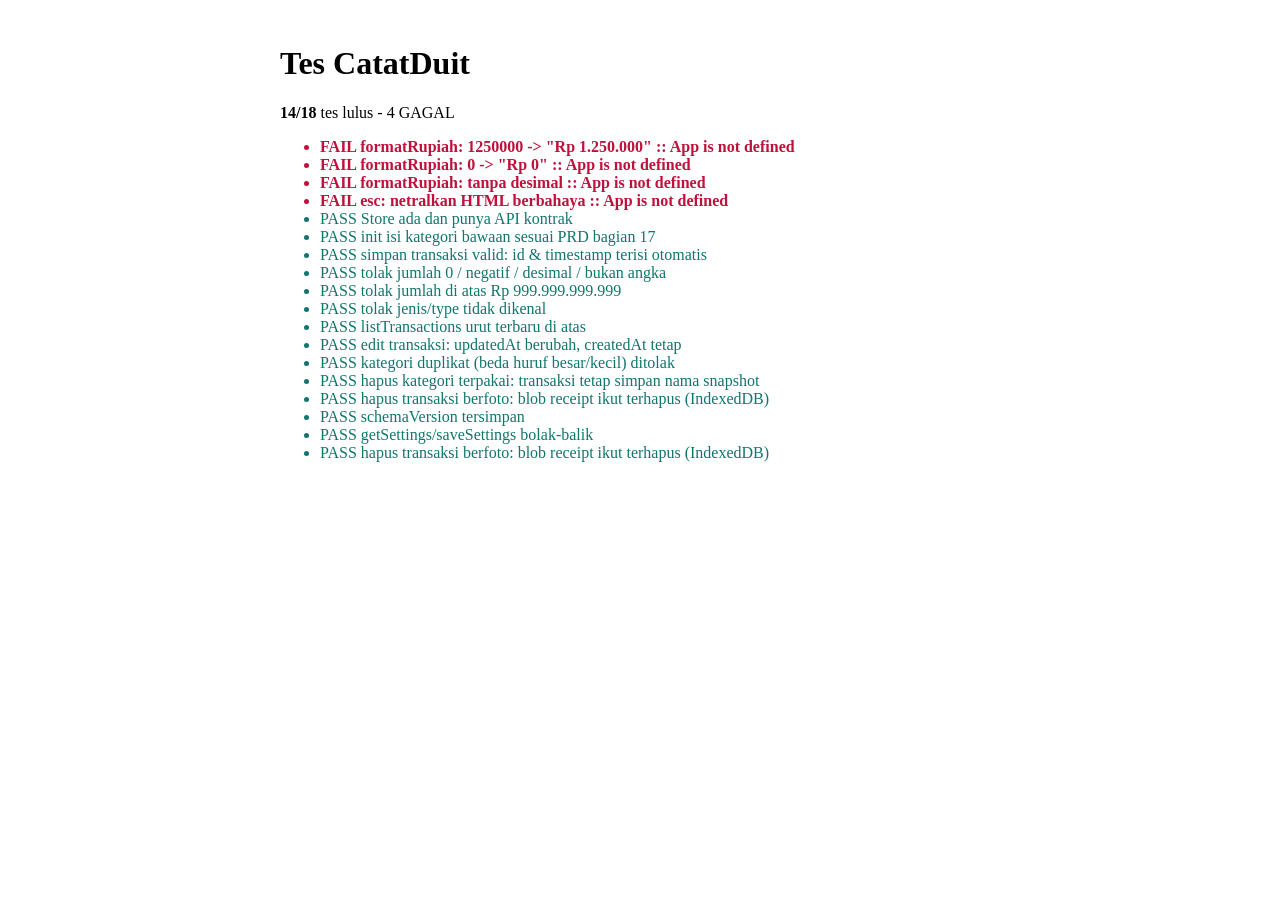
==== test.html @ a3d02c29 "merge: T2 store data + test suite" ====
<!doctype html>
<html lang="id">
<head>
  <meta charset="utf-8">
  <meta name="viewport" content="width=device-width, initial-scale=1">
  <title>CatatDuit — Tes</title>
  <link rel="stylesheet" href="css/style.css">
  <style>body { padding: 24px; max-width: 720px; margin: 0 auto; } .ok { color: #0F766E; } .fail { color: #BE123C; font-weight: 600; }</style>
</head>
<body>
  <h1 id="judul">Tes CatatDuit</h1>
  <div id="ringkasan"></div>
  <ul id="hasil"></ul>
  <script src="js/app.js"></script>
  <script src="js/store.js"></script>
  <script src="js/test.js"></script>
</body>
</html>
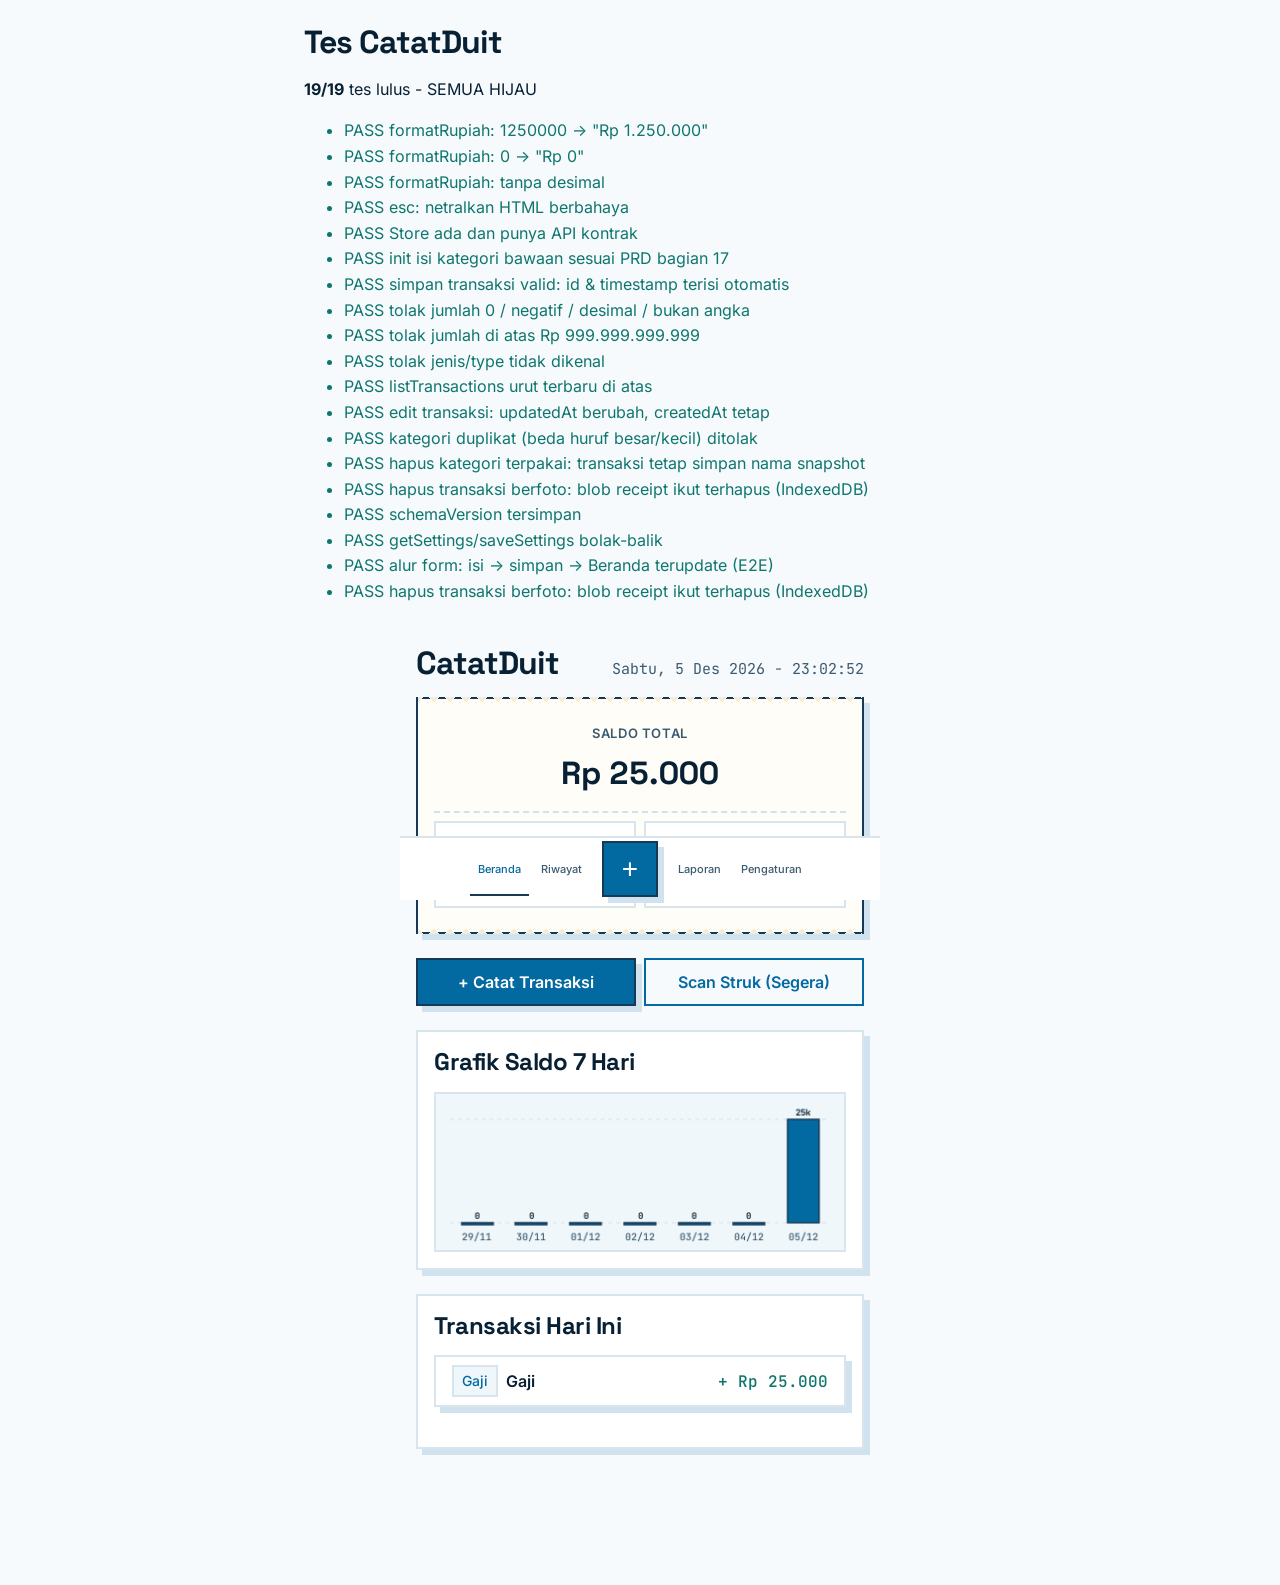
==== commit 2c72a09b: "test: naikkan test.html jadi integrasi penuh (boot app + E2E alur form)" ====
--- a/test.html
+++ b/test.html
@@ -11,8 +11,18 @@
   <h1 id="judul">Tes CatatDuit</h1>
   <div id="ringkasan"></div>
   <ul id="hasil"></ul>
+  <div id="screens"></div>
+  <nav class="bottom-nav" aria-label="Navigasi uji">
+    <button class="nav-item" data-screen="beranda" aria-current="page"><span>Beranda</span></button>
+    <button class="nav-item" data-screen="riwayat"><span>Riwayat</span></button>
+    <button class="nav-center" data-screen="transaksi" aria-label="Catat transaksi"><span>+</span></button>
+    <button class="nav-item" data-screen="laporan"><span>Laporan</span></button>
+    <button class="nav-item" data-screen="pengaturan"><span>Pengaturan</span></button>
+  </nav>
   <script src="js/app.js"></script>
   <script src="js/store.js"></script>
+  <script src="js/transactions.js"></script>
+  <script src="js/dashboard.js"></script>
   <script src="js/test.js"></script>
 </body>
 </html>
--- a/css/style.css
+++ b/css/style.css
@@ -0,0 +1,274 @@
+/* CatatDuit — Semi Pixel-Art (Light). Sumber kebenaran: DESIGN.md.
+   Radius 0 di semua elemen. Frame 2px. Hard shadow tanpa blur. */
+
+/* ===== Token (DESIGN.md) ===== */
+:root {
+  --ink: #072033;
+  --ink-muted: #3B5A70;
+  --background: #F7FAFC;
+  --surface: #FFFFFF;
+  --surface-alt: #F0F7FB;
+  --stroke: #D9E5ED;
+  --accent: #0369A1;
+  --accent-hover: #075985;
+  --on-accent: #FFFFFF;
+  --accent-muted: rgba(3, 105, 161, 0.12);
+  --success: #0F766E;
+  --warning: #9A3412;
+  --danger: #BE123C;
+  --line-strong: #163A55;
+  --line-soft: #CFE2EE;
+  --paper: #FFFDF7;
+  --paper-shade: #F3EBDD;
+
+  --font-display: 'Space Grotesk', sans-serif;
+  --font-body: 'Inter', sans-serif;
+  --font-mono: 'JetBrains Mono', monospace;
+
+  --sp-xs: 4px; --sp-sm: 8px; --sp-md: 16px; --sp-lg: 24px; --sp-xl: 40px; --sp-xxl: 64px;
+  --shadow-drop: 6px 6px 0 0 var(--line-soft);
+  --shadow-drop-hover: 8px 8px 0 0 var(--accent);
+  --ease: cubic-bezier(0.16, 1, 0.3, 1);
+  --dur: 300ms;
+  --nav-h: 64px;
+}
+
+/* ===== Font (self-hosted, nol CDN) ===== */
+@font-face { font-family: 'Space Grotesk'; src: url('../public/fonts/space-grotesk-v22-latin_latin-ext-regular.woff2') format('woff2'); font-weight: 400; font-display: swap; }
+@font-face { font-family: 'Space Grotesk'; src: url('../public/fonts/space-grotesk-v22-latin_latin-ext-500.woff2') format('woff2'); font-weight: 500; font-display: swap; }
+@font-face { font-family: 'Space Grotesk'; src: url('../public/fonts/space-grotesk-v22-latin_latin-ext-700.woff2') format('woff2'); font-weight: 700; font-display: swap; }
+@font-face { font-family: 'Inter'; src: url('../public/fonts/inter-v20-latin_latin-ext-regular.woff2') format('woff2'); font-weight: 400; font-display: swap; }
+@font-face { font-family: 'Inter'; src: url('../public/fonts/inter-v20-latin_latin-ext-500.woff2') format('woff2'); font-weight: 500; font-display: swap; }
+@font-face { font-family: 'Inter'; src: url('../public/fonts/inter-v20-latin_latin-ext-600.woff2') format('woff2'); font-weight: 600; font-display: swap; }
+@font-face { font-family: 'Inter'; src: url('../public/fonts/inter-v20-latin_latin-ext-700.woff2') format('woff2'); font-weight: 700; font-display: swap; }
+@font-face { font-family: 'JetBrains Mono'; src: url('../public/fonts/jetbrains-mono-v24-latin_latin-ext-regular.woff2') format('woff2'); font-weight: 400; font-display: swap; }
+@font-face { font-family: 'JetBrains Mono'; src: url('../public/fonts/jetbrains-mono-v24-latin_latin-ext-500.woff2') format('woff2'); font-weight: 500; font-display: swap; }
+@font-face { font-family: 'JetBrains Mono'; src: url('../public/fonts/jetbrains-mono-v24-latin_latin-ext-700.woff2') format('woff2'); font-weight: 700; font-display: swap; }
+@font-face { font-family: 'Material Symbols Rounded'; src: url('../public/fonts/material-symbols-rounded-v374-latin-regular.woff2') format('woff2'); font-weight: 400; font-display: block; }
+
+/* ===== Dasar ===== */
+* { box-sizing: border-box; border-radius: 0 !important; }
+
+html { -webkit-text-size-adjust: 100%; }
+
+body {
+  margin: 0;
+  background: var(--background);
+  color: var(--ink);
+  font-family: var(--font-body);
+  font-size: 1rem;
+  line-height: 1.6;
+}
+
+h1, h2, h3 { font-family: var(--font-display); line-height: 1.15; letter-spacing: -0.03em; margin: 0 0 var(--sp-md); }
+h1 { font-size: 2rem; font-weight: 700; }
+h2 { font-size: 1.5rem; font-weight: 700; letter-spacing: -0.02em; }
+h3 { font-size: 1.25rem; font-weight: 700; letter-spacing: -0.01em; }
+
+a { color: var(--accent); }
+:focus-visible { outline: 2px solid var(--accent); outline-offset: 2px; }
+
+.msr {
+  font-family: 'Material Symbols Rounded';
+  font-weight: 400;
+  font-style: normal;
+  line-height: 1;
+  letter-spacing: normal;
+  text-transform: none;
+  display: inline-block;
+  white-space: nowrap;
+  direction: ltr;
+  -webkit-font-feature-settings: 'liga';
+  font-feature-settings: 'liga';
+  -webkit-font-smoothing: antialiased;
+  user-select: none;
+}
+
+.mono, .amount { font-family: var(--font-mono); font-variant-numeric: tabular-nums; }
+.amount-plus { color: var(--success); }
+.amount-minus { color: var(--danger); }
+
+/* ===== Layout ===== */
+#screens { max-width: 480px; margin: 0 auto; padding: var(--sp-lg) var(--sp-md) calc(var(--nav-h) + var(--sp-lg) + env(safe-area-inset-bottom)); }
+
+.screen { display: none; }
+.screen.is-active { display: block; }
+
+.screen-title { display: flex; align-items: center; gap: var(--sp-sm); margin-bottom: var(--sp-lg); }
+.screen-title .msr { font-size: 28px; color: var(--accent); }
+
+/* ===== Bilah bawah ===== */
+.bottom-nav {
+  position: fixed; left: 0; right: 0; bottom: 0; z-index: 10;
+  display: flex; align-items: stretch; justify-content: center; gap: var(--sp-xs);
+  max-width: 480px; margin: 0 auto;
+  background: var(--surface);
+  border-top: 2px solid var(--stroke);
+  padding: var(--sp-xs) var(--sp-sm) calc(var(--sp-xs) + env(safe-area-inset-bottom));
+  height: calc(var(--nav-h) + env(safe-area-inset-bottom));
+}
+
+.nav-item {
+  appearance: none; border: 0; background: transparent; cursor: pointer;
+  display: flex; flex-direction: column; align-items: center; justify-content: center; gap: 2px;
+  min-width: 56px; min-height: 48px; padding: var(--sp-xs) var(--sp-sm);
+  color: var(--ink-muted); font-family: var(--font-body); font-size: 0.6875rem; font-weight: 500;
+}
+.nav-item .msr { font-size: 24px; }
+.nav-item[aria-current="page"] { color: var(--accent); box-shadow: inset 0 -2px 0 0 var(--line-strong); }
+
+.nav-center {
+  appearance: none; cursor: pointer;
+  align-self: center;
+  width: 56px; height: 56px; flex: 0 0 56px;
+  margin: 0 var(--sp-sm);
+  background: var(--accent); color: var(--on-accent);
+  border: 2px solid var(--line-strong);
+  box-shadow: var(--shadow-drop);
+  font-size: 28px;
+  display: flex; align-items: center; justify-content: center;
+  transition: transform var(--dur) var(--ease), box-shadow var(--dur) var(--ease);
+}
+.nav-center:active { transform: translate(-2px, -2px); box-shadow: var(--shadow-drop-hover); }
+
+/* ===== Tombol ===== */
+.btn {
+  appearance: none; cursor: pointer;
+  display: inline-flex; align-items: center; justify-content: center; gap: var(--sp-sm);
+  min-height: 48px; padding: var(--sp-sm) var(--sp-md);
+  font-family: var(--font-body); font-size: 1rem; font-weight: 600;
+  border: 2px solid var(--line-strong);
+  box-shadow: var(--shadow-drop);
+  transition: transform var(--dur) var(--ease), box-shadow var(--dur) var(--ease);
+}
+.btn:active { transform: translate(-2px, -2px); box-shadow: var(--shadow-drop-hover); }
+.btn-primary { background: var(--ink); color: var(--on-accent); }
+.btn-accent { background: var(--accent); color: var(--on-accent); }
+.btn-danger { background: var(--danger); color: var(--on-accent); }
+.btn-ghost { background: transparent; color: var(--accent); border-color: var(--accent); box-shadow: none; }
+.btn-ghost:active { transform: none; box-shadow: none; }
+.btn-block { width: 100%; }
+
+/* ===== Kartu ===== */
+.card {
+  background: var(--surface);
+  border: 2px solid var(--stroke);
+  box-shadow: var(--shadow-drop);
+  padding: var(--sp-md);
+  margin-bottom: var(--sp-lg);
+}
+
+/* Kartu struk: latar kertas + tepi bergerigi 8px (khas CatatDuit) */
+.card-receipt {
+  position: relative;
+  background: var(--paper);
+  border: 2px solid var(--line-strong);
+  box-shadow: var(--shadow-drop);
+  padding: var(--sp-lg) var(--sp-md);
+  margin-bottom: var(--sp-lg);
+}
+.card-receipt::before, .card-receipt::after {
+  content: ""; position: absolute; left: 0; right: 0; height: 8px;
+  background-image: linear-gradient(135deg, var(--paper-shade) 25%, transparent 25%),
+                    linear-gradient(-135deg, var(--paper-shade) 25%, transparent 25%);
+  background-size: 16px 8px;
+  background-repeat: repeat-x;
+}
+.card-receipt::before { top: -2px; }
+.card-receipt::after { bottom: -2px; transform: scaleY(-1); }
+
+/* ===== Daftar & baris transaksi ===== */
+.list { border: 2px solid var(--stroke); background: var(--surface); box-shadow: var(--shadow-drop); margin-bottom: var(--sp-lg); }
+.list-row {
+  display: flex; align-items: center; gap: var(--sp-sm);
+  min-height: 48px; padding: var(--sp-sm) var(--sp-md);
+  border-bottom: 2px dashed var(--line-soft);
+  width: 100%; text-align: left; background: transparent; border-left: 0; border-right: 0; border-top: 0;
+  font-family: var(--font-body); font-size: 1rem; color: var(--ink);
+}
+.list-row:last-child { border-bottom: 0; }
+.list-row .grow { flex: 1; min-width: 0; }
+.list-row .title { font-weight: 600; }
+.list-row .sub { font-size: 0.875rem; color: var(--ink-muted); }
+.list-row .amount { font-weight: 500; white-space: nowrap; }
+
+/* ===== Chip ===== */
+.chip {
+  display: inline-flex; align-items: center;
+  min-height: 32px; padding: 2px var(--sp-sm);
+  background: var(--surface-alt); border: 2px solid var(--stroke);
+  color: var(--accent); font-size: 0.875rem; font-weight: 500;
+}
+.chip-active { background: var(--accent-muted); border-color: var(--accent); }
+
+/* ===== Form ===== */
+.field { margin-bottom: var(--sp-md); }
+.field label { display: block; font-weight: 600; margin-bottom: var(--sp-xs); }
+.input, select.input, textarea.input {
+  width: 100%; min-height: 48px; padding: var(--sp-sm) var(--sp-md);
+  background: var(--surface); border: 2px solid var(--stroke); color: var(--ink);
+  font-family: var(--font-body); font-size: 1rem;
+}
+.input:focus { border-color: var(--line-strong); outline: 2px solid var(--accent); outline-offset: 2px; }
+.input-error { border-color: var(--danger); }
+.field-error { color: var(--warning); font-size: 0.875rem; font-weight: 500; margin-top: var(--sp-xs); }
+
+/* ===== Grafik ===== */
+.chart { width: 100%; height: 160px; display: block; background: var(--surface-alt); border: 2px solid var(--stroke); }
+
+/* ===== Segmenter jenis transaksi (T3) ===== */
+.segmented-control {
+  display: grid; grid-template-columns: 1fr 1fr;
+  border: 2px solid var(--line-strong); background: var(--surface-alt);
+}
+.segmented-btn {
+  min-height: 44px; background: transparent; border: 0; cursor: pointer;
+  font-family: var(--font-body); font-size: 0.9375rem; font-weight: 600;
+  color: var(--ink-muted); text-align: center;
+  transition: background var(--dur) var(--ease), color var(--dur) var(--ease);
+}
+.segmented-btn.active.type-expense { background: var(--danger); color: var(--on-accent); }
+.segmented-btn.active.type-income { background: var(--success); color: var(--on-accent); }
+
+.form-label .required { color: var(--danger); }
+
+/* Pratinjau jumlah saat mengetik (T3) */
+.amount-preview { margin-top: var(--sp-xs); font-size: 1.125rem; font-weight: 700; color: var(--accent); }
+
+/* ===== Kartu struk: header & rekap (T4) ===== */
+.receipt-header { border-bottom: 2px dashed var(--line-soft); padding-bottom: var(--sp-sm); margin-bottom: var(--sp-sm); text-align: center; }
+.receipt-title { font-size: 0.8125rem; font-weight: 600; text-transform: uppercase; letter-spacing: 0.05em; color: var(--ink-muted); }
+.receipt-balance { font-family: var(--font-display); font-size: 2rem; font-weight: 700; margin: var(--sp-xs) 0; }
+.recap-grid { display: grid; grid-template-columns: 1fr 1fr; gap: var(--sp-sm); margin-top: var(--sp-sm); }
+.recap-box { background: var(--surface); border: 2px solid var(--stroke); padding: var(--sp-sm); }
+.recap-box-title { font-size: 0.75rem; font-weight: 600; text-transform: uppercase; color: var(--ink-muted); margin-bottom: var(--sp-xs); }
+.recap-item { display: flex; justify-content: space-between; font-size: 0.8125rem; margin-top: 2px; }
+
+/* Tombol aksi cepat Beranda (T4) */
+.quick-actions { display: grid; grid-template-columns: 1fr 1fr; gap: var(--sp-sm); margin-bottom: var(--sp-lg); }
+
+/* ===== Kosong / dialog / toast ===== */
+.empty {
+  border: 2px dashed var(--stroke); padding: var(--sp-xl) var(--sp-md);
+  text-align: center; color: var(--ink-muted); margin-bottom: var(--sp-lg);
+}
+
+.dialog-backdrop { position: fixed; inset: 0; z-index: 20; background: rgba(7, 32, 51, 0.5); display: flex; align-items: center; justify-content: center; padding: var(--sp-md); }
+.dialog { background: var(--surface); border: 2px solid var(--line-strong); box-shadow: var(--shadow-drop); padding: var(--sp-lg); max-width: 400px; width: 100%; }
+
+.toast {
+  position: fixed; left: 50%; transform: translateX(-50%);
+  bottom: calc(var(--nav-h) + var(--sp-md) + env(safe-area-inset-bottom));
+  z-index: 30;
+  background: var(--ink); color: var(--on-accent);
+  border: 2px solid var(--line-strong); box-shadow: var(--shadow-drop);
+  padding: var(--sp-sm) var(--sp-md); font-size: 0.9375rem;
+}
+
+/* ===== Jam ===== */
+.clock { font-family: var(--font-mono); font-variant-numeric: tabular-nums; color: var(--ink-muted); font-size: 0.9375rem; }
+
+/* ===== Gerak ===== */
+@media (prefers-reduced-motion: reduce) {
+  * { transition: none !important; animation: none !important; }
+}
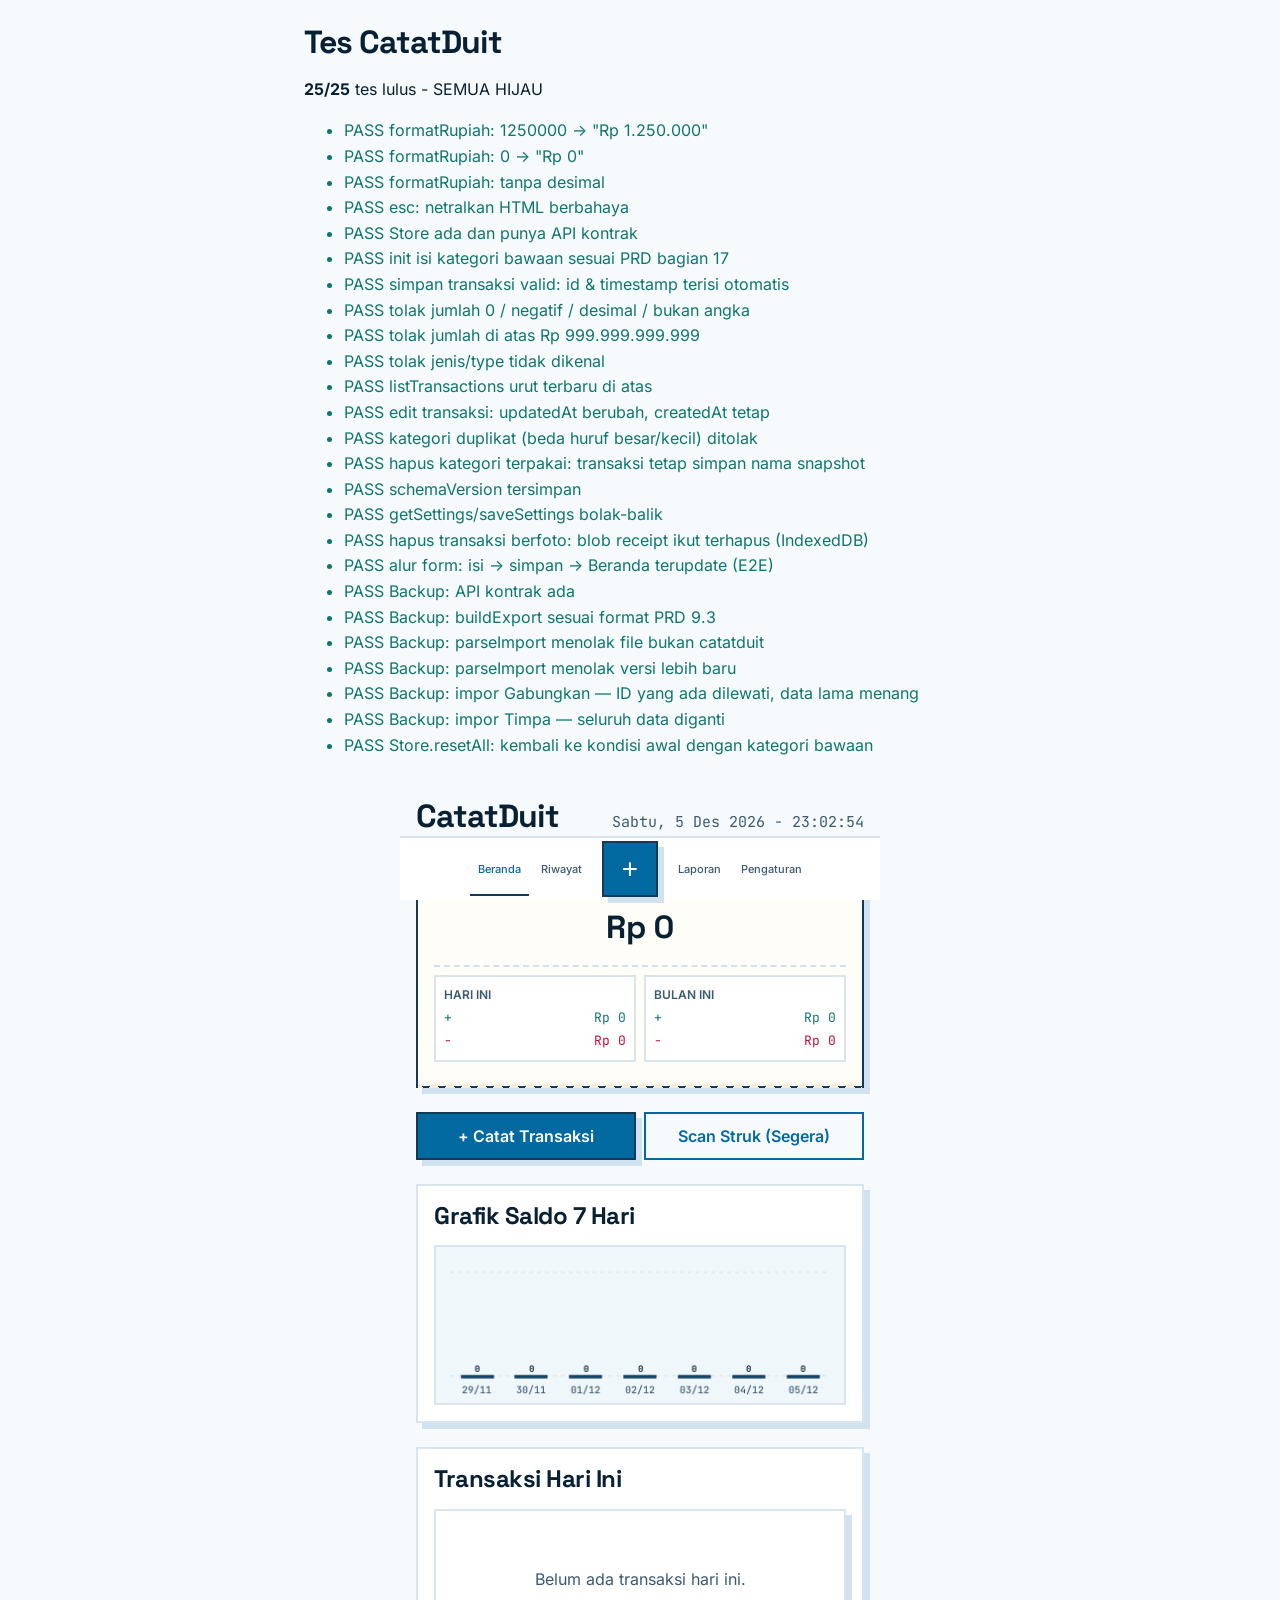
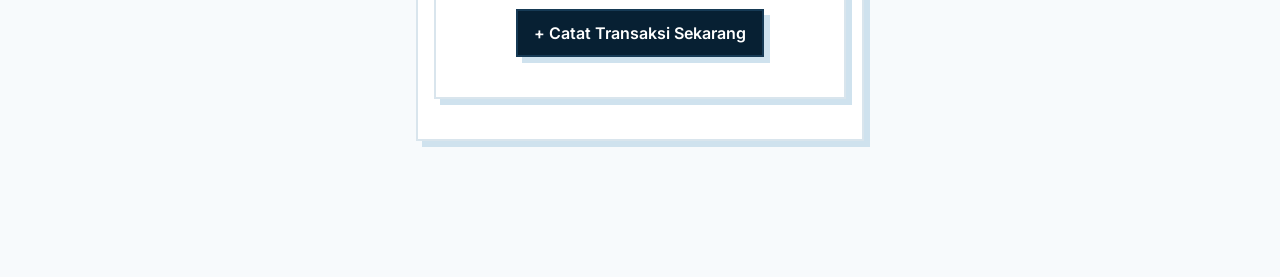
==== commit 89fc9d55: "merge: T7 backup & restore" ====
--- a/test.html
+++ b/test.html
@@ -23,6 +23,7 @@
   <script src="js/store.js"></script>
   <script src="js/transactions.js"></script>
   <script src="js/dashboard.js"></script>
+  <script src="js/backup.js"></script>
   <script src="js/test.js"></script>
 </body>
 </html>
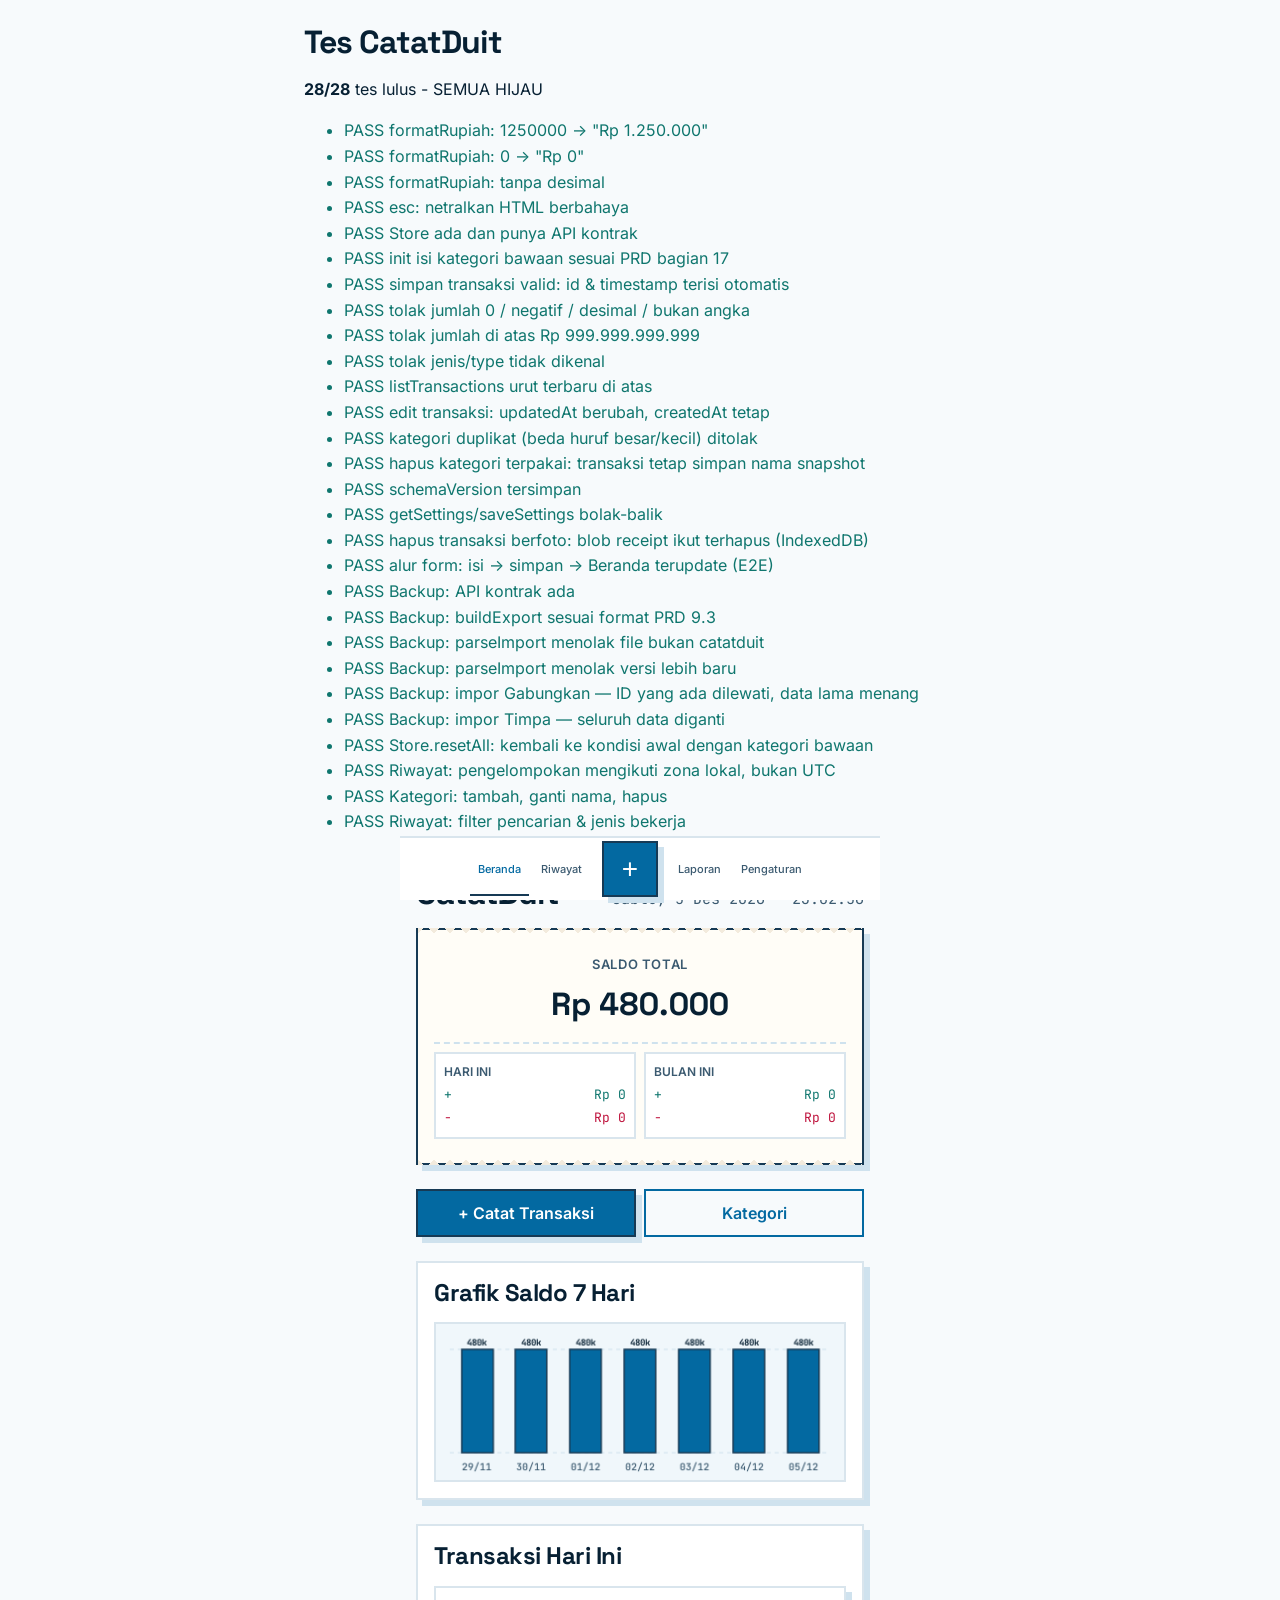
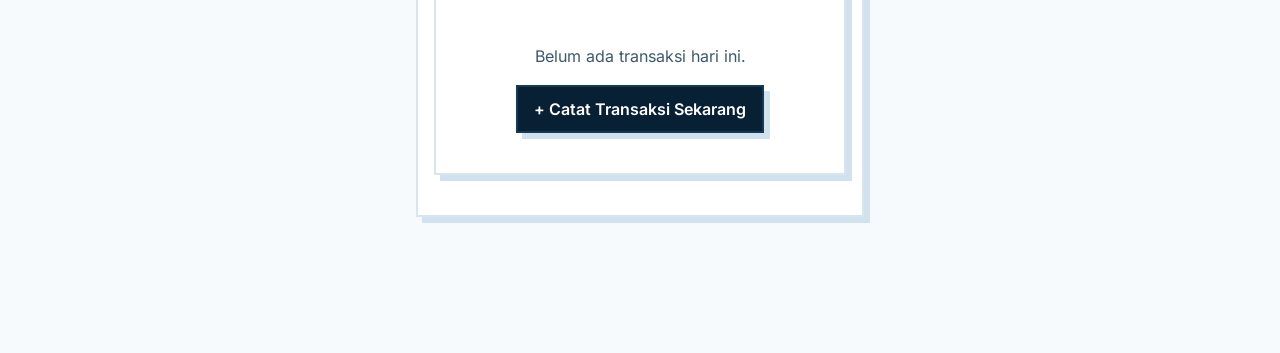
==== commit 113da7a1: "fix: zona waktu lokal untuk riwayat + navigasi hash + tombol kategori di beranda - history: grouping" ====
--- a/test.html
+++ b/test.html
@@ -24,6 +24,7 @@
   <script src="js/transactions.js"></script>
   <script src="js/dashboard.js"></script>
   <script src="js/backup.js"></script>
+  <script src="js/history.js"></script>
   <script src="js/test.js"></script>
 </body>
 </html>
